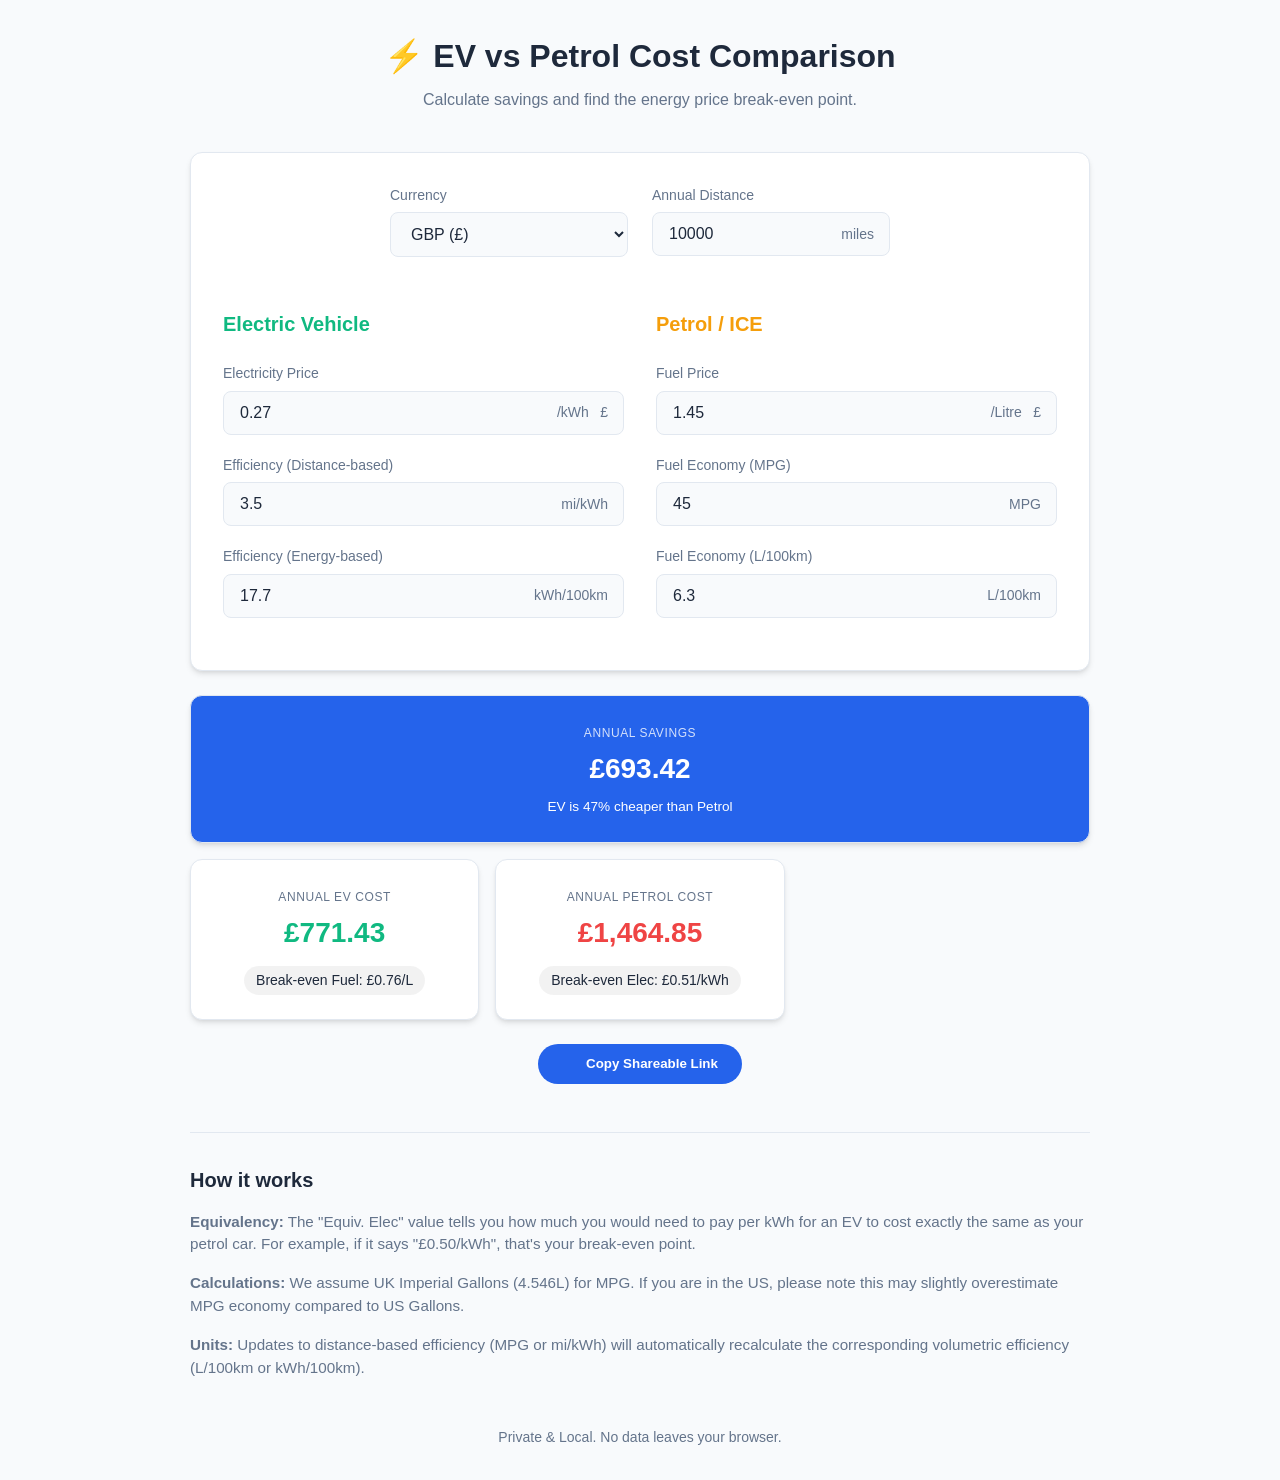
==== tools/ev-petrol-price-converter.html @ 54c34bc2 "feat: add EV petrol price converter" ====
<!DOCTYPE html>
<html lang="en">
<head>
    <meta charset="UTF-8">
    <meta name="viewport" content="width=device-width, initial-scale=1.0">
    <title>EV vs Petrol Cost Comparison Tool</title>
    <meta name="description" content="Global EV vs Petrol cost comparison tool. Calculate annual savings, unit conversions, and price equivalency points.">
    <!-- Favicon -->
    <link rel="icon" href="data:image/svg+xml,<svg xmlns=%22http://www.w3.org/2000/svg%22 viewBox=%220 0 100 100%22><text y=%22.9em%22 font-size=%2290%22>⚡</text></svg>">
    <style>
        :root {
            --bg-color: #f8fafc;
            --card-bg: #ffffff;
            --text-main: #1e293b;
            --text-muted: #64748b;
            --primary: #2563eb;
            --primary-hover: #1d4ed8;
            --ev-color: #10b981;
            --petrol-color: #f59e0b;
            --danger: #ef4444;
            --success: #10b981;
            --border: #e2e8f0;
            --radius: 12px;
            --shadow: 0 4px 6px -1px rgb(0 0 0 / 0.1), 0 2px 4px -2px rgb(0 0 0 / 0.1);
        }

        @media (prefers-color-scheme: dark) {
            :root {
                --bg-color: #0f172a;
                --card-bg: #1e293b;
                --text-main: #f1f5f9;
                --text-muted: #94a3b8;
                --border: #334155;
            }
        }

        * { box-sizing: border-box; margin: 0; padding: 0; }

        body {
            font-family: -apple-system, BlinkMacSystemFont, "Segoe UI", Roboto, Helvetica, Arial, sans-serif;
            background-color: var(--bg-color);
            color: var(--text-main);
            line-height: 1.5;
            padding: 2rem 1rem;
        }

        .container {
            max-width: 900px;
            margin: 0 auto;
        }

        header {
            text-align: center;
            margin-bottom: 2.5rem;
        }

        h1 { font-size: 2rem; margin-bottom: 0.5rem; }
        .description { color: var(--text-muted); font-size: 1rem; }

        .card {
            background: var(--card-bg);
            border: 1px solid var(--border);
            border-radius: var(--radius);
            padding: 2rem;
            box-shadow: var(--shadow);
            margin-bottom: 1.5rem;
        }

        .top-settings {
            display: grid;
            grid-template-columns: 1fr 1fr;
            gap: 1.5rem;
            max-width: 500px;
            margin: 0 auto 2rem;
        }

        @media (max-width: 480px) {
            .top-settings { grid-template-columns: 1fr; }
        }

        .grid {
            display: grid;
            grid-template-columns: 1fr 1fr;
            gap: 2rem;
        }

        @media (max-width: 768px) {
            .grid { grid-template-columns: 1fr; }
        }

        .section-title {
            display: flex;
            align-items: center;
            gap: 0.5rem;
            font-size: 1.25rem;
            margin-bottom: 1.5rem;
            font-weight: 700;
        }

        .ev-title { color: var(--ev-color); }
        .petrol-title { color: var(--petrol-color); }

        .form-group {
            margin-bottom: 1.25rem;
        }

        label {
            display: block;
            font-size: 0.875rem;
            font-weight: 500;
            margin-bottom: 0.4rem;
            color: var(--text-muted);
        }

        .input-wrapper {
            position: relative;
            display: flex;
            align-items: center;
        }

        input, select {
            width: 100%;
            padding: 0.75rem 1rem;
            border: 1px solid var(--border);
            border-radius: 8px;
            background: var(--bg-color);
            color: var(--text-main);
            font-size: 1rem;
            transition: border-color 0.2s, box-shadow 0.2s;
        }

        input:focus {
            outline: none;
            border-color: var(--primary);
            box-shadow: 0 0 0 3px rgba(37, 99, 235, 0.2);
        }

        .unit-label {
            position: absolute;
            right: 1rem;
            font-size: 0.875rem;
            color: var(--text-muted);
            pointer-events: none;
        }

        .results-container {
            display: grid;
            grid-template-columns: repeat(auto-fit, minmax(250px, 1fr));
            gap: 1rem;
            margin-bottom: 1.5rem;
        }

        .res-card {
            background: var(--card-bg);
            border: 1px solid var(--border);
            border-radius: var(--radius);
            padding: 1.5rem;
            text-align: center;
            box-shadow: var(--shadow);
        }

        .res-highlight {
            background: var(--primary);
            color: white;
            grid-column: 1 / -1;
        }

        .res-val {
            display: block;
            font-size: 1.75rem;
            font-weight: 800;
            margin: 0.25rem 0;
        }

        .res-lbl {
            font-size: 0.75rem;
            text-transform: uppercase;
            letter-spacing: 0.05em;
            color: var(--text-muted);
        }

        .res-highlight .res-lbl { color: rgba(255,255,255,0.8); }

        .text-success { color: var(--success) !important; }
        .text-danger { color: var(--danger) !important; }

        .equiv-badge {
            display: inline-block;
            margin-top: 0.5rem;
            font-size: 0.875rem;
            padding: 0.25rem 0.75rem;
            border-radius: 999px;
            background: rgba(0,0,0,0.05);
            color: var(--text-main);
        }
        
        @media (prefers-color-scheme: dark) {
            .equiv-badge { background: rgba(255,255,255,0.05); }
        }

        .actions {
            display: flex;
            justify-content: center;
            margin-top: 1.5rem;
        }

        button {
            display: flex;
            align-items: center;
            gap: 0.5rem;
            padding: 0.75rem 1.5rem;
            border-radius: 9999px;
            border: none;
            background: var(--primary);
            color: white;
            font-weight: 600;
            cursor: pointer;
            transition: background 0.2s;
        }

        button:hover { background: var(--primary-hover); }

        .help-section {
            margin-top: 3rem;
            padding-top: 2rem;
            border-top: 1px solid var(--border);
        }

        .help-section h2 { font-size: 1.25rem; margin-bottom: 1rem; }
        .help-section p { color: var(--text-muted); margin-bottom: 1rem; font-size: 0.95rem; }

        .footer {
            text-align: center;
            margin-top: 3rem;
            font-size: 0.875rem;
            color: var(--text-muted);
        }
    </style>
</head>
<body>

<div class="container">
    <header>
        <h1>⚡ EV vs Petrol Cost Comparison</h1>
        <p class="description">Calculate savings and find the energy price break-even point.</p>
    </header>

    <div class="card">
        <div class="top-settings">
            <div class="form-group">
                <label for="currency">Currency</label>
                <select id="currency">
                    <option value="£">GBP (£)</option>
                    <option value="$">USD ($)</option>
                    <option value="€">EUR (€)</option>
                    <option value="A$">AUD (A$)</option>
                    <option value="C$">CAD (C$)</option>
                    <option value="¥">JPY (¥)</option>
                    <option value="₹">INR (₹)</option>
                </select>
            </div>
            <div class="form-group">
                <label for="distance">Annual Distance</label>
                <div class="input-wrapper">
                    <input type="number" id="distance" value="10000" min="1" step="500">
                    <span class="unit-label">miles</span>
                </div>
            </div>
        </div>

        <div class="grid">
            <!-- EV Section -->
            <section>
                <div class="section-title ev-title">
                    <span>Electric Vehicle</span>
                </div>
                <div class="form-group">
                    <label for="elecPrice">Electricity Price</label>
                    <div class="input-wrapper">
                        <input type="number" id="elecPrice" value="0.27" step="0.01" min="0">
                        <span class="unit-label cur-sym">£</span><span class="unit-label" style="right: 2.2rem;">/kWh</span>
                    </div>
                </div>
                <div class="form-group">
                    <label for="evEfficiencyMi">Efficiency (Distance-based)</label>
                    <div class="input-wrapper">
                        <input type="number" id="evEfficiencyMi" value="3.5" step="0.1" min="0.1">
                        <span class="unit-label">mi/kWh</span>
                    </div>
                </div>
                <div class="form-group">
                    <label for="evEfficiencyKwh">Efficiency (Energy-based)</label>
                    <div class="input-wrapper">
                        <input type="number" id="evEfficiencyKwh" value="17.7" step="0.1" min="1">
                        <span class="unit-label">kWh/100km</span>
                    </div>
                </div>
            </section>

            <!-- Petrol Section -->
            <section>
                <div class="section-title petrol-title">
                    <span>Petrol / ICE</span>
                </div>
                <div class="form-group">
                    <label for="fuelPrice">Fuel Price</label>
                    <div class="input-wrapper">
                        <input type="number" id="fuelPrice" value="1.45" step="0.01" min="0">
                        <span class="unit-label cur-sym">£</span><span class="unit-label" style="right: 2.2rem;">/Litre</span>
                    </div>
                </div>
                <div class="form-group">
                    <label for="fuelMpg">Fuel Economy (MPG)</label>
                    <div class="input-wrapper">
                        <input type="number" id="fuelMpg" value="45" step="0.5" min="1">
                        <span class="unit-label">MPG</span>
                    </div>
                </div>
                <div class="form-group">
                    <label for="fuelL100">Fuel Economy (L/100km)</label>
                    <div class="input-wrapper">
                        <input type="number" id="fuelL100" value="6.3" step="0.1" min="0.1">
                        <span class="unit-label">L/100km</span>
                    </div>
                </div>
            </section>
        </div>
    </div>

    <div class="results-container">
        <div class="res-card res-highlight">
            <span class="res-lbl">Annual Savings</span>
            <span class="res-val" id="resSaving">£0.00</span>
            <span id="savingsSubtext" style="font-size: 0.85rem; font-weight: 500;">EV is 48% cheaper than Petrol</span>
        </div>
        <div class="res-card">
            <span class="res-lbl">Annual EV Cost</span>
            <span class="res-val" id="resEvYear">£0.00</span>
            <div class="equiv-badge" id="equivFuel">Equiv. Petrol: £0.00/L</div>
        </div>
        <div class="res-card">
            <span class="res-lbl">Annual Petrol Cost</span>
            <span class="res-val" id="resIceYear">£0.00</span>
            <div class="equiv-badge" id="equivElec">Equiv. Elec: £0.00/kWh</div>
        </div>
    </div>

    <div class="actions">
        <button id="copyBtn">
            <svg width="16" height="16" fill="none" stroke="currentColor" viewBox="0 0 24 24"><path stroke-linecap="round" stroke-linejoin="round" stroke-width="2" d="8 5H6a2 2 0 00-2 2v12a2 2 0 002 2h10a2 2 0 002-2v-1M8 5a2 2 0 002 2h2a2 2 0 002-2M8 5a2 2 0 012-2h2a2 2 0 012 2m0 0h2a2 2 0 012 2v3m2 4H10m0 0l3-3m-3 3l3 3"></path></svg>
            Copy Shareable Link
        </button>
    </div>

    <div class="help-section">
        <h2>How it works</h2>
        <p><strong>Equivalency:</strong> The "Equiv. Elec" value tells you how much you would need to pay per kWh for an EV to cost exactly the same as your petrol car. For example, if it says "£0.50/kWh", that's your break-even point.</p>
        <p><strong>Calculations:</strong> We assume UK Imperial Gallons (4.546L) for MPG. If you are in the US, please note this may slightly overestimate MPG economy compared to US Gallons.</p>
        <p><strong>Units:</strong> Updates to distance-based efficiency (MPG or mi/kWh) will automatically recalculate the corresponding volumetric efficiency (L/100km or kWh/100km).</p>
    </div>

    <div class="footer">
        Private & Local. No data leaves your browser.
    </div>
</div>

<script>
(function() {
    const MI_TO_KM = 1.60934;
    const IMP_GAL_TO_L = 4.54609;
    
    const inputs = {
        currency: document.getElementById('currency'),
        distance: document.getElementById('distance'),
        elecPrice: document.getElementById('elecPrice'),
        evEffMi: document.getElementById('evEfficiencyMi'),
        evEffKwh: document.getElementById('evEfficiencyKwh'),
        fuelPrice: document.getElementById('fuelPrice'),
        fuelMpg: document.getElementById('fuelMpg'),
        fuelL100: document.getElementById('fuelL100')
    };

    const outputs = {
        evYear: document.getElementById('resEvYear'),
        iceYear: document.getElementById('resIceYear'),
        saving: document.getElementById('resSaving'),
        savingsSubtext: document.getElementById('savingsSubtext'),
        equivFuel: document.getElementById('equivFuel'),
        equivElec: document.getElementById('equivElec')
    };

    function updateLogic(triggerId) {
        if (triggerId === 'currency') {
            document.querySelectorAll('.cur-sym').forEach(el => el.textContent = inputs.currency.value);
        } else if (triggerId === 'fuelMpg') {
            const mpg = parseFloat(inputs.fuelMpg.value);
            if (mpg > 0) inputs.fuelL100.value = (282.481 / mpg).toFixed(1);
        } else if (triggerId === 'fuelL100') {
            const l100 = parseFloat(inputs.fuelL100.value);
            if (l100 > 0) inputs.fuelMpg.value = (282.481 / l100).toFixed(1);
        } else if (triggerId === 'evEfficiencyMi') {
            const miKwh = parseFloat(inputs.evEffMi.value);
            if (miKwh > 0) inputs.evEffKwh.value = (100 / (miKwh * MI_TO_KM)).toFixed(1);
        } else if (triggerId === 'evEfficiencyKwh') {
            const kwh100 = parseFloat(inputs.evEfficiencyKwh.value);
            if (kwh100 > 0) inputs.evEffMi.value = (100 / (kwh100 * MI_TO_KM)).toFixed(2);
        }

        calculate();
    }

    function calculate() {
        const dist = parseFloat(inputs.distance.value) || 0;
        const cur = inputs.currency.value;
        
        // EV Math
        const evMiKwh = parseFloat(inputs.evEffMi.value) || 1;
        const ePrice = parseFloat(inputs.elecPrice.value) || 0;
        const annualEv = (dist / evMiKwh) * ePrice;

        // Petrol Math
        const mpg = parseFloat(inputs.fuelMpg.value) || 1;
        const fPrice = parseFloat(inputs.fuelPrice.value) || 0;
        const annualIce = (dist / mpg) * IMP_GAL_TO_L * fPrice;

        const diff = annualIce - annualEv;
        const cheaperBy = Math.abs(diff);

        // Format
        const fmt = (val) => cur + val.toLocaleString(undefined, {minimumFractionDigits: 2, maximumFractionDigits: 2});

        outputs.evYear.textContent = fmt(annualEv);
        outputs.iceYear.textContent = fmt(annualIce);
        outputs.saving.textContent = (diff >= 0 ? "" : "-") + fmt(cheaperBy);

        // Styling results
        if (diff > 0) {
            outputs.evYear.className = "res-val text-success";
            outputs.iceYear.className = "res-val text-danger";
            const percent = ((cheaperBy / annualIce) * 100).toFixed(0);
            outputs.savingsSubtext.textContent = `EV is ${percent}% cheaper than Petrol`;
        } else if (diff < 0) {
            outputs.evYear.className = "res-val text-danger";
            outputs.iceYear.className = "res-val text-success";
            const percent = ((cheaperBy / annualEv) * 100).toFixed(0);
            outputs.savingsSubtext.textContent = `Petrol is ${percent}% cheaper than EV`;
        } else {
            outputs.evYear.className = "res-val";
            outputs.iceYear.className = "res-val";
            outputs.savingsSubtext.textContent = "Costs are identical";
        }

        // Equivalency Logic
        // 1. What fuel price makes Petrol cost the same as current EV?
        // (Dist / MPG) * Gal_to_L * FuelEquiv = AnnualEV
        const fuelEquiv = annualEv / ((dist / mpg) * IMP_GAL_TO_L);
        outputs.equivFuel.textContent = `Break-even Fuel: ${cur}${fuelEquiv.toFixed(2)}/L`;

        // 2. What elec price makes EV cost the same as current Petrol?
        // (Dist / EVmiKwh) * ElecEquiv = AnnualIce
        const elecEquiv = annualIce / (dist / evMiKwh);
        outputs.equivElec.textContent = `Break-even Elec: ${cur}${elecEquiv.toFixed(2)}/kWh`;
    }

    Object.keys(inputs).forEach(key => {
        inputs[key].addEventListener('input', (e) => updateLogic(e.target.id));
    });

    document.getElementById('copyBtn').addEventListener('click', () => {
        const state = {};
        Object.keys(inputs).forEach(k => state[k] = inputs[k].value);
        const encoded = btoa(JSON.stringify(state));
        const url = window.location.origin + window.location.pathname + '?s=' + encoded;
        
        const dummy = document.createElement('input');
        document.body.appendChild(dummy);
        dummy.value = url;
        dummy.select();
        document.execCommand('copy');
        document.body.removeChild(dummy);

        const btn = document.getElementById('copyBtn');
        const originalText = btn.innerHTML;
        btn.innerHTML = '✅ Link Copied!';
        setTimeout(() => btn.innerHTML = originalText, 2000);
    });

    window.onload = () => {
        const params = new URLSearchParams(window.location.search);
        const stateStr = params.get('s');
        if (stateStr) {
            try {
                const state = JSON.parse(atob(stateStr));
                Object.keys(state).forEach(k => {
                    if (inputs[k]) inputs[k].value = state[k];
                });
            } catch(e) { console.error(e); }
        }
        updateLogic('currency');
        calculate();
    };

})();
</script>
</body>
</html>
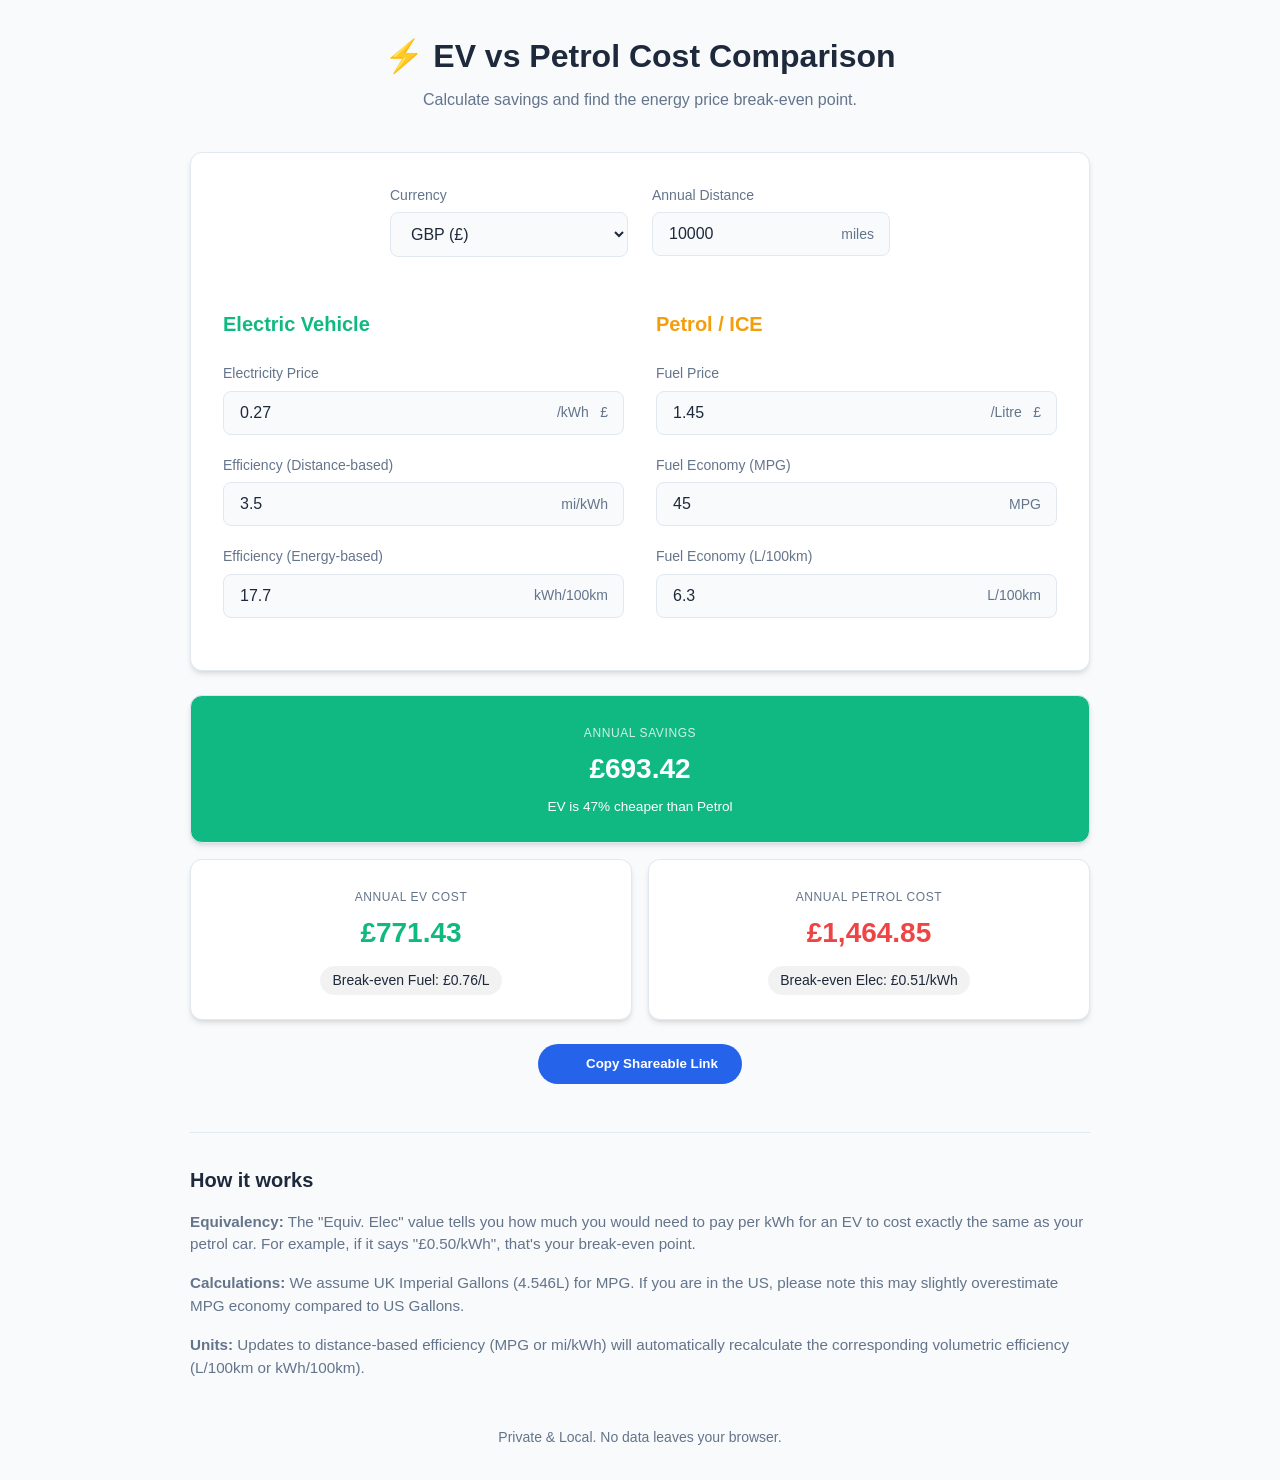
==== commit a262dd8f: "feat: update input component styles and add new features" ====
--- a/tools/ev-petrol-price-converter.html
+++ b/tools/ev-petrol-price-converter.html
@@ -145,9 +145,15 @@
 
         .results-container {
             display: grid;
-            grid-template-columns: repeat(auto-fit, minmax(250px, 1fr));
+            grid-template-columns: 1fr 1fr; /* Force 50/50 split */
             gap: 1rem;
             margin-bottom: 1.5rem;
+        }
+
+        @media (max-width: 600px) {
+            .results-container {
+                grid-template-columns: 1fr; /* Stack on mobile */
+            }
         }
 
         .res-card {
@@ -162,7 +168,8 @@
         .res-highlight {
             background: var(--primary);
             color: white;
-            grid-column: 1 / -1;
+            grid-column: 1 / -1; /* Always span across both columns */
+            transition: background-color 0.3s ease;
         }
 
         .res-val {
@@ -328,10 +335,10 @@
     </div>
 
     <div class="results-container">
-        <div class="res-card res-highlight">
+        <div class="res-card res-highlight" id="savingsCard">
             <span class="res-lbl">Annual Savings</span>
             <span class="res-val" id="resSaving">£0.00</span>
-            <span id="savingsSubtext" style="font-size: 0.85rem; font-weight: 500;">EV is 48% cheaper than Petrol</span>
+            <span id="savingsSubtext" style="font-size: 0.85rem; font-weight: 500;">EV is cheaper than Petrol</span>
         </div>
         <div class="res-card">
             <span class="res-lbl">Annual EV Cost</span>
@@ -385,6 +392,7 @@
         iceYear: document.getElementById('resIceYear'),
         saving: document.getElementById('resSaving'),
         savingsSubtext: document.getElementById('savingsSubtext'),
+        savingsCard: document.getElementById('savingsCard'),
         equivFuel: document.getElementById('equivFuel'),
         equivElec: document.getElementById('equivElec')
     };
@@ -402,7 +410,7 @@
             const miKwh = parseFloat(inputs.evEffMi.value);
             if (miKwh > 0) inputs.evEffKwh.value = (100 / (miKwh * MI_TO_KM)).toFixed(1);
         } else if (triggerId === 'evEfficiencyKwh') {
-            const kwh100 = parseFloat(inputs.evEfficiencyKwh.value);
+            const kwh100 = parseFloat(inputs.evEffKwh.value);
             if (kwh100 > 0) inputs.evEffMi.value = (100 / (kwh100 * MI_TO_KM)).toFixed(2);
         }
 
@@ -435,29 +443,31 @@
 
         // Styling results
         if (diff > 0) {
+            // EV is cheaper (Green)
             outputs.evYear.className = "res-val text-success";
             outputs.iceYear.className = "res-val text-danger";
+            outputs.savingsCard.style.backgroundColor = 'var(--ev-color)';
             const percent = ((cheaperBy / annualIce) * 100).toFixed(0);
             outputs.savingsSubtext.textContent = `EV is ${percent}% cheaper than Petrol`;
         } else if (diff < 0) {
+            // Petrol is cheaper (Orange)
             outputs.evYear.className = "res-val text-danger";
             outputs.iceYear.className = "res-val text-success";
+            outputs.savingsCard.style.backgroundColor = 'var(--petrol-color)';
             const percent = ((cheaperBy / annualEv) * 100).toFixed(0);
             outputs.savingsSubtext.textContent = `Petrol is ${percent}% cheaper than EV`;
         } else {
+            // Equal (Blue)
             outputs.evYear.className = "res-val";
             outputs.iceYear.className = "res-val";
+            outputs.savingsCard.style.backgroundColor = 'var(--primary)';
             outputs.savingsSubtext.textContent = "Costs are identical";
         }
 
         // Equivalency Logic
-        // 1. What fuel price makes Petrol cost the same as current EV?
-        // (Dist / MPG) * Gal_to_L * FuelEquiv = AnnualEV
         const fuelEquiv = annualEv / ((dist / mpg) * IMP_GAL_TO_L);
         outputs.equivFuel.textContent = `Break-even Fuel: ${cur}${fuelEquiv.toFixed(2)}/L`;
 
-        // 2. What elec price makes EV cost the same as current Petrol?
-        // (Dist / EVmiKwh) * ElecEquiv = AnnualIce
         const elecEquiv = annualIce / (dist / evMiKwh);
         outputs.equivElec.textContent = `Break-even Elec: ${cur}${elecEquiv.toFixed(2)}/kWh`;
     }
@@ -467,10 +477,11 @@
     });
 
     document.getElementById('copyBtn').addEventListener('click', () => {
-        const state = {};
-        Object.keys(inputs).forEach(k => state[k] = inputs[k].value);
-        const encoded = btoa(JSON.stringify(state));
-        const url = window.location.origin + window.location.pathname + '?s=' + encoded;
+        // Construct human-readable query parameters
+        const params = new URLSearchParams();
+        Object.keys(inputs).forEach(k => params.append(k, inputs[k].value));
+        
+        const url = window.location.origin + window.location.pathname + '?' + params.toString();
         
         const dummy = document.createElement('input');
         document.body.appendChild(dummy);
@@ -487,6 +498,16 @@
 
     window.onload = () => {
         const params = new URLSearchParams(window.location.search);
+        
+        // Restore from individual readable parameters
+        Object.keys(inputs).forEach(k => {
+            const val = params.get(k);
+            if (val !== null && inputs[k]) {
+                inputs[k].value = val;
+            }
+        });
+        
+        // Backwards compatibility check for the old 's' parameter
         const stateStr = params.get('s');
         if (stateStr) {
             try {
@@ -496,6 +517,7 @@
                 });
             } catch(e) { console.error(e); }
         }
+
         updateLogic('currency');
         calculate();
     };
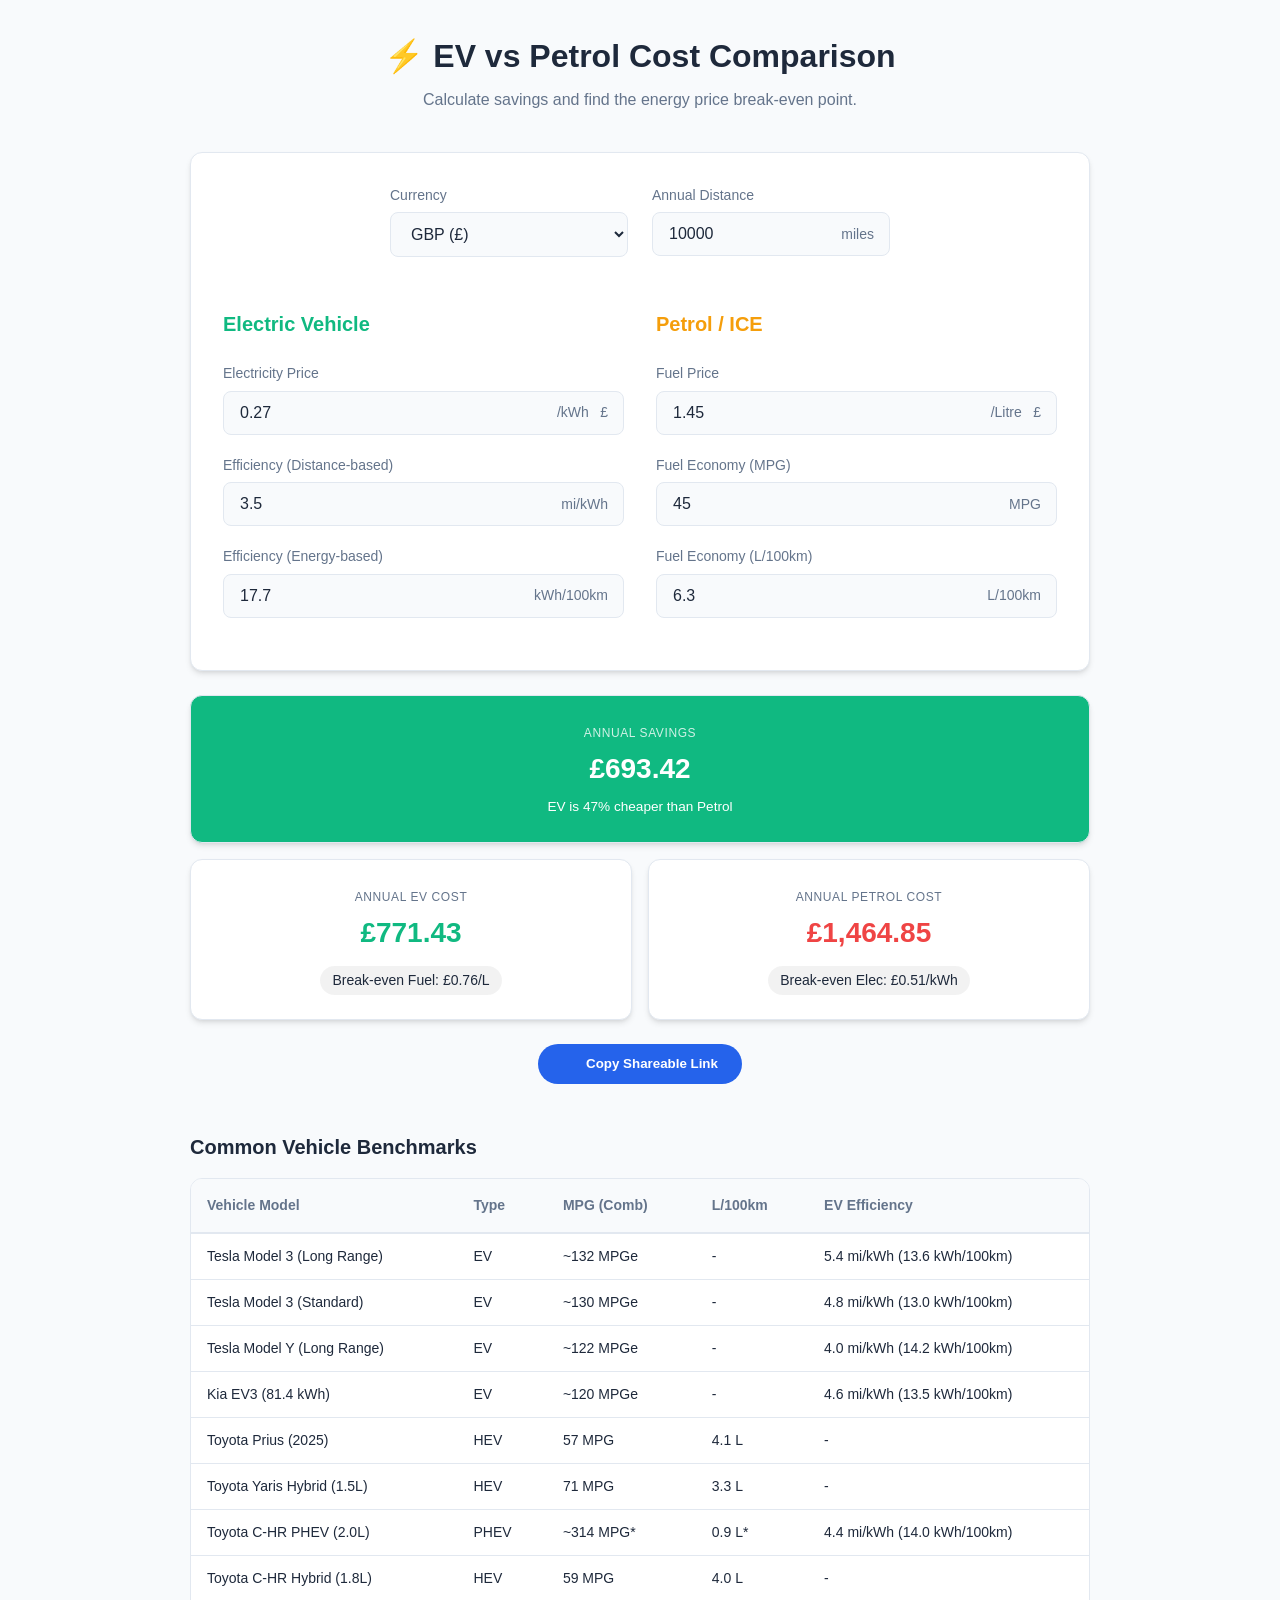
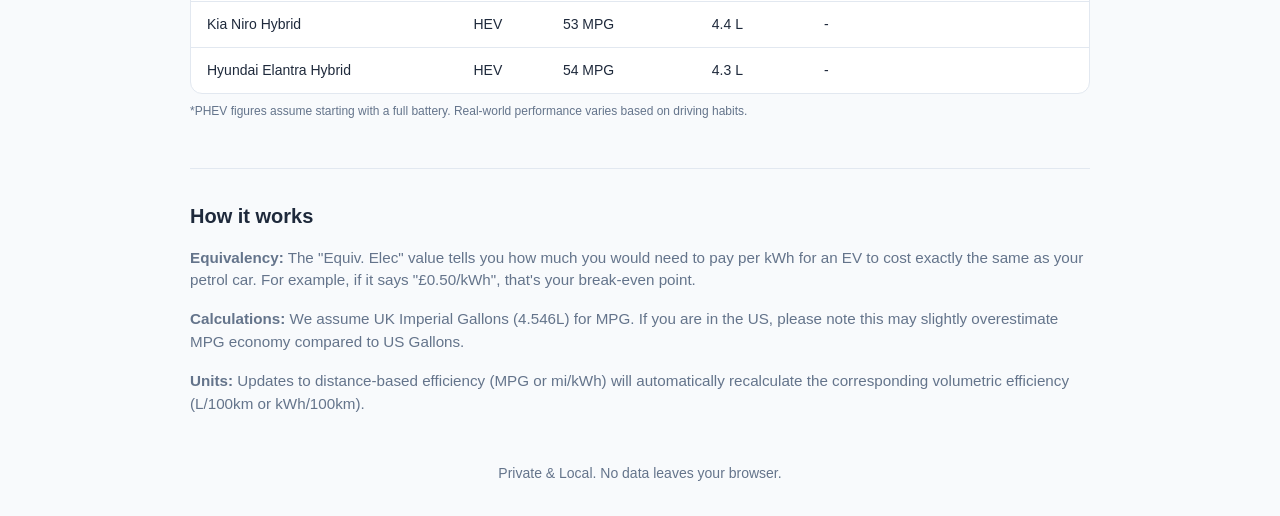
==== commit acb8f0c2: "feat: adding example" ====
--- a/tools/ev-petrol-price-converter.html
+++ b/tools/ev-petrol-price-converter.html
@@ -205,6 +205,47 @@
             .equiv-badge { background: rgba(255,255,255,0.05); }
         }
 
+        /* Benchmark Table Styles */
+        .benchmark-section {
+            margin-top: 3rem;
+        }
+        
+        .table-overflow {
+            overflow-x: auto;
+            border: 1px solid var(--border);
+            border-radius: var(--radius);
+            background: var(--card-bg);
+        }
+        
+        table {
+            width: 100%;
+            border-collapse: collapse;
+            font-size: 0.875rem;
+            text-align: left;
+        }
+        
+        th {
+            background: var(--bg-color);
+            padding: 1rem;
+            font-weight: 700;
+            color: var(--text-muted);
+            border-bottom: 2px solid var(--border);
+            white-space: nowrap;
+        }
+        
+        td {
+            padding: 0.75rem 1rem;
+            border-bottom: 1px solid var(--border);
+        }
+        
+        tr:last-child td {
+            border-bottom: none;
+        }
+        
+        tr:hover {
+            background: rgba(37, 99, 235, 0.03);
+        }
+
         .actions {
             display: flex;
             justify-content: center;
@@ -357,6 +398,97 @@
             <svg width="16" height="16" fill="none" stroke="currentColor" viewBox="0 0 24 24"><path stroke-linecap="round" stroke-linejoin="round" stroke-width="2" d="8 5H6a2 2 0 00-2 2v12a2 2 0 002 2h10a2 2 0 002-2v-1M8 5a2 2 0 002 2h2a2 2 0 002-2M8 5a2 2 0 012-2h2a2 2 0 012 2m0 0h2a2 2 0 012 2v3m2 4H10m0 0l3-3m-3 3l3 3"></path></svg>
             Copy Shareable Link
         </button>
+    </div>
+
+    <!-- Vehicle Benchmarks Table -->
+    <div class="benchmark-section">
+        <h2 style="font-size: 1.25rem; margin-bottom: 1rem;">Common Vehicle Benchmarks</h2>
+        <div class="table-overflow">
+            <table>
+                <thead>
+                    <tr>
+                        <th>Vehicle Model</th>
+                        <th>Type</th>
+                        <th>MPG (Comb)</th>
+                        <th>L/100km</th>
+                        <th>EV Efficiency</th>
+                    </tr>
+                </thead>
+                <tbody>
+                    <tr>
+                        <td>Tesla Model 3 (Long Range)</td>
+                        <td>EV</td>
+                        <td>~132 MPGe</td>
+                        <td>-</td>
+                        <td>5.4 mi/kWh (13.6 kWh/100km)</td>
+                    </tr>
+                    <tr>
+                        <td>Tesla Model 3 (Standard)</td>
+                        <td>EV</td>
+                        <td>~130 MPGe</td>
+                        <td>-</td>
+                        <td>4.8 mi/kWh (13.0 kWh/100km)</td>
+                    </tr>
+                    <tr>
+                        <td>Tesla Model Y (Long Range)</td>
+                        <td>EV</td>
+                        <td>~122 MPGe</td>
+                        <td>-</td>
+                        <td>4.0 mi/kWh (14.2 kWh/100km)</td>
+                    </tr>
+                    <tr>
+                        <td>Kia EV3 (81.4 kWh)</td>
+                        <td>EV</td>
+                        <td>~120 MPGe</td>
+                        <td>-</td>
+                        <td>4.6 mi/kWh (13.5 kWh/100km)</td>
+                    </tr>
+                    <tr>
+                        <td>Toyota Prius (2025)</td>
+                        <td>HEV</td>
+                        <td>57 MPG</td>
+                        <td>4.1 L</td>
+                        <td>-</td>
+                    </tr>
+                    <tr>
+                        <td>Toyota Yaris Hybrid (1.5L)</td>
+                        <td>HEV</td>
+                        <td>71 MPG</td>
+                        <td>3.3 L</td>
+                        <td>-</td>
+                    </tr>
+                    <tr>
+                        <td>Toyota C-HR PHEV (2.0L)</td>
+                        <td>PHEV</td>
+                        <td>~314 MPG*</td>
+                        <td>0.9 L*</td>
+                        <td>4.4 mi/kWh (14.0 kWh/100km)</td>
+                    </tr>
+                    <tr>
+                        <td>Toyota C-HR Hybrid (1.8L)</td>
+                        <td>HEV</td>
+                        <td>59 MPG</td>
+                        <td>4.0 L</td>
+                        <td>-</td>
+                    </tr>
+                    <tr>
+                        <td>Kia Niro Hybrid</td>
+                        <td>HEV</td>
+                        <td>53 MPG</td>
+                        <td>4.4 L</td>
+                        <td>-</td>
+                    </tr>
+                    <tr>
+                        <td>Hyundai Elantra Hybrid</td>
+                        <td>HEV</td>
+                        <td>54 MPG</td>
+                        <td>4.3 L</td>
+                        <td>-</td>
+                    </tr>
+                </tbody>
+            </table>
+        </div>
+        <p style="font-size: 0.75rem; color: var(--text-muted); margin-top: 0.5rem;">*PHEV figures assume starting with a full battery. Real-world performance varies based on driving habits.</p>
     </div>
 
     <div class="help-section">
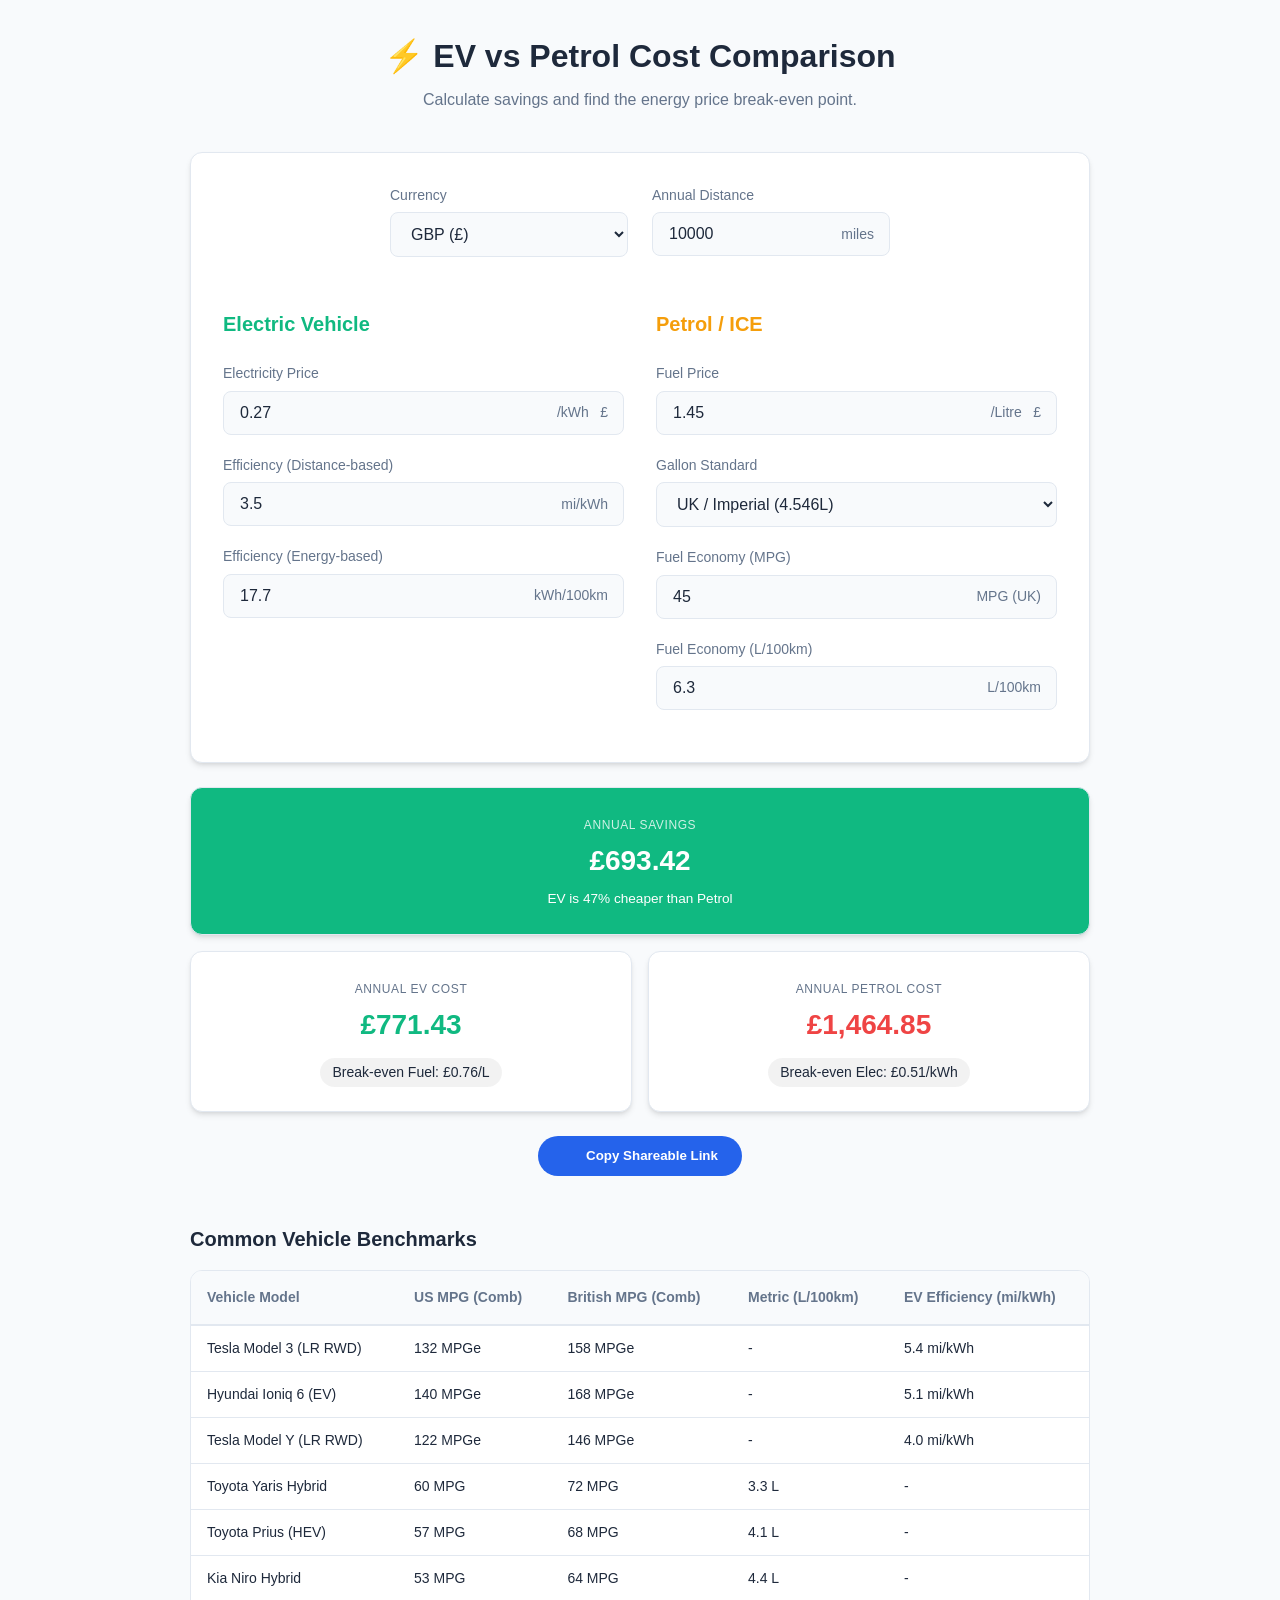
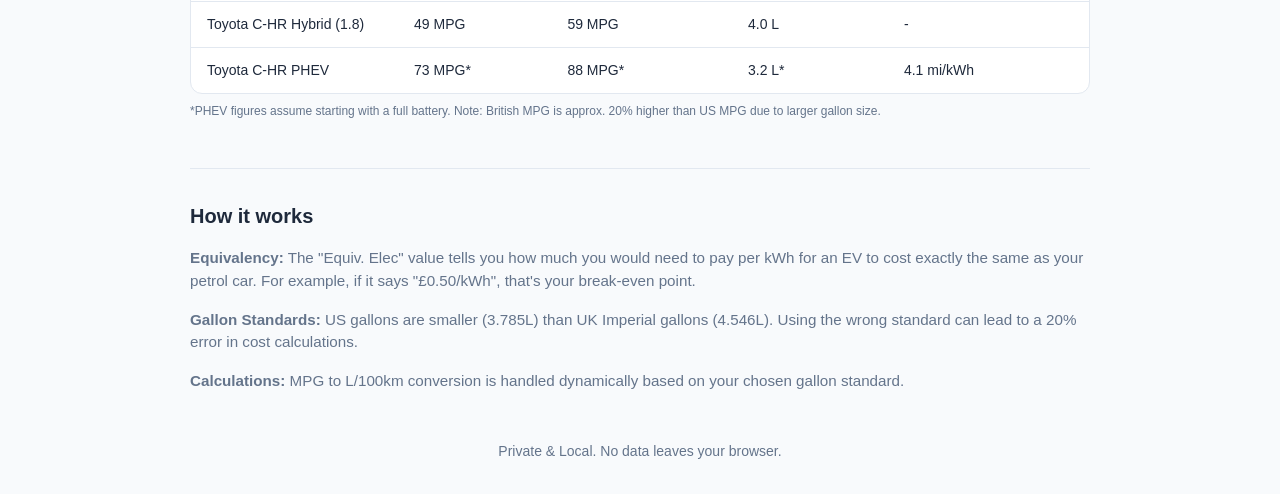
==== commit 27098d02: "feat: add US UK gallon" ====
--- a/tools/ev-petrol-price-converter.html
+++ b/tools/ev-petrol-price-converter.html
@@ -358,10 +358,17 @@
                     </div>
                 </div>
                 <div class="form-group">
+                    <label for="gallonType">Gallon Standard</label>
+                    <select id="gallonType">
+                        <option value="UK">UK / Imperial (4.546L)</option>
+                        <option value="US">US / Liquid (3.785L)</option>
+                    </select>
+                </div>
+                <div class="form-group">
                     <label for="fuelMpg">Fuel Economy (MPG)</label>
                     <div class="input-wrapper">
                         <input type="number" id="fuelMpg" value="45" step="0.5" min="1">
-                        <span class="unit-label">MPG</span>
+                        <span class="unit-label" id="mpgUnitLabel">MPG (UK)</span>
                     </div>
                 </div>
                 <div class="form-group">
@@ -408,94 +415,80 @@
                 <thead>
                     <tr>
                         <th>Vehicle Model</th>
-                        <th>Type</th>
-                        <th>MPG (Comb)</th>
-                        <th>L/100km</th>
-                        <th>EV Efficiency</th>
+                        <th>US MPG (Comb)</th>
+                        <th>British MPG (Comb)</th>
+                        <th>Metric (L/100km)</th>
+                        <th>EV Efficiency (mi/kWh)</th>
                     </tr>
                 </thead>
                 <tbody>
                     <tr>
-                        <td>Tesla Model 3 (Long Range)</td>
-                        <td>EV</td>
-                        <td>~132 MPGe</td>
+                        <td>Tesla Model 3 (LR RWD)</td>
+                        <td>132 MPGe</td>
+                        <td>158 MPGe</td>
                         <td>-</td>
-                        <td>5.4 mi/kWh (13.6 kWh/100km)</td>
-                    </tr>
-                    <tr>
-                        <td>Tesla Model 3 (Standard)</td>
-                        <td>EV</td>
-                        <td>~130 MPGe</td>
+                        <td>5.4 mi/kWh</td>
+                    </tr>
+                    <tr>
+                        <td>Hyundai Ioniq 6 (EV)</td>
+                        <td>140 MPGe</td>
+                        <td>168 MPGe</td>
                         <td>-</td>
-                        <td>4.8 mi/kWh (13.0 kWh/100km)</td>
-                    </tr>
-                    <tr>
-                        <td>Tesla Model Y (Long Range)</td>
-                        <td>EV</td>
-                        <td>~122 MPGe</td>
+                        <td>5.1 mi/kWh</td>
+                    </tr>
+                    <tr>
+                        <td>Tesla Model Y (LR RWD)</td>
+                        <td>122 MPGe</td>
+                        <td>146 MPGe</td>
                         <td>-</td>
-                        <td>4.0 mi/kWh (14.2 kWh/100km)</td>
-                    </tr>
-                    <tr>
-                        <td>Kia EV3 (81.4 kWh)</td>
-                        <td>EV</td>
-                        <td>~120 MPGe</td>
+                        <td>4.0 mi/kWh</td>
+                    </tr>
+                    <tr>
+                        <td>Toyota Yaris Hybrid</td>
+                        <td>60 MPG</td>
+                        <td>72 MPG</td>
+                        <td>3.3 L</td>
                         <td>-</td>
-                        <td>4.6 mi/kWh (13.5 kWh/100km)</td>
-                    </tr>
-                    <tr>
-                        <td>Toyota Prius (2025)</td>
-                        <td>HEV</td>
+                    </tr>
+                    <tr>
+                        <td>Toyota Prius (HEV)</td>
                         <td>57 MPG</td>
+                        <td>68 MPG</td>
                         <td>4.1 L</td>
                         <td>-</td>
                     </tr>
                     <tr>
-                        <td>Toyota Yaris Hybrid (1.5L)</td>
-                        <td>HEV</td>
-                        <td>71 MPG</td>
-                        <td>3.3 L</td>
+                        <td>Kia Niro Hybrid</td>
+                        <td>53 MPG</td>
+                        <td>64 MPG</td>
+                        <td>4.4 L</td>
                         <td>-</td>
                     </tr>
                     <tr>
-                        <td>Toyota C-HR PHEV (2.0L)</td>
-                        <td>PHEV</td>
-                        <td>~314 MPG*</td>
-                        <td>0.9 L*</td>
-                        <td>4.4 mi/kWh (14.0 kWh/100km)</td>
-                    </tr>
-                    <tr>
-                        <td>Toyota C-HR Hybrid (1.8L)</td>
-                        <td>HEV</td>
+                        <td>Toyota C-HR Hybrid (1.8)</td>
+                        <td>49 MPG</td>
                         <td>59 MPG</td>
                         <td>4.0 L</td>
                         <td>-</td>
                     </tr>
                     <tr>
-                        <td>Kia Niro Hybrid</td>
-                        <td>HEV</td>
-                        <td>53 MPG</td>
-                        <td>4.4 L</td>
-                        <td>-</td>
-                    </tr>
-                    <tr>
-                        <td>Hyundai Elantra Hybrid</td>
-                        <td>HEV</td>
-                        <td>54 MPG</td>
-                        <td>4.3 L</td>
-                        <td>-</td>
+                        <td>Toyota C-HR PHEV</td>
+                        <td>73 MPG*</td>
+                        <td>88 MPG*</td>
+                        <td>3.2 L*</td>
+                        <td>4.1 mi/kWh</td>
                     </tr>
                 </tbody>
             </table>
         </div>
-        <p style="font-size: 0.75rem; color: var(--text-muted); margin-top: 0.5rem;">*PHEV figures assume starting with a full battery. Real-world performance varies based on driving habits.</p>
+        <p style="font-size: 0.75rem; color: var(--text-muted); margin-top: 0.5rem;">*PHEV figures assume starting with a full battery. Note: British MPG is approx. 20% higher than US MPG due to larger gallon size.</p>
     </div>
 
     <div class="help-section">
         <h2>How it works</h2>
         <p><strong>Equivalency:</strong> The "Equiv. Elec" value tells you how much you would need to pay per kWh for an EV to cost exactly the same as your petrol car. For example, if it says "£0.50/kWh", that's your break-even point.</p>
-        <p><strong>Calculations:</strong> We assume UK Imperial Gallons (4.546L) for MPG. If you are in the US, please note this may slightly overestimate MPG economy compared to US Gallons.</p>
-        <p><strong>Units:</strong> Updates to distance-based efficiency (MPG or mi/kWh) will automatically recalculate the corresponding volumetric efficiency (L/100km or kWh/100km).</p>
+        <p><strong>Gallon Standards:</strong> US gallons are smaller (3.785L) than UK Imperial gallons (4.546L). Using the wrong standard can lead to a 20% error in cost calculations.</p>
+        <p><strong>Calculations:</strong> MPG to L/100km conversion is handled dynamically based on your chosen gallon standard.</p>
     </div>
 
     <div class="footer">
@@ -506,8 +499,13 @@
 <script>
 (function() {
     const MI_TO_KM = 1.60934;
-    const IMP_GAL_TO_L = 4.54609;
+    const UK_GAL_L = 4.54609;
+    const US_GAL_L = 3.78541;
     
+    // Constants for MPG to L/100km: (100 * Gal_L) / Mi_to_Km
+    const UK_CONV_FACTOR = 282.481;
+    const US_CONV_FACTOR = 235.215;
+
     const inputs = {
         currency: document.getElementById('currency'),
         distance: document.getElementById('distance'),
@@ -516,7 +514,8 @@
         evEffKwh: document.getElementById('evEfficiencyKwh'),
         fuelPrice: document.getElementById('fuelPrice'),
         fuelMpg: document.getElementById('fuelMpg'),
-        fuelL100: document.getElementById('fuelL100')
+        fuelL100: document.getElementById('fuelL100'),
+        gallonType: document.getElementById('gallonType')
     };
 
     const outputs = {
@@ -526,18 +525,25 @@
         savingsSubtext: document.getElementById('savingsSubtext'),
         savingsCard: document.getElementById('savingsCard'),
         equivFuel: document.getElementById('equivFuel'),
-        equivElec: document.getElementById('equivElec')
+        equivElec: document.getElementById('equivElec'),
+        mpgUnitLabel: document.getElementById('mpgUnitLabel')
     };
 
     function updateLogic(triggerId) {
+        const gallonType = inputs.gallonType.value;
+        const convFactor = (gallonType === 'UK' ? UK_CONV_FACTOR : US_CONV_FACTOR);
+        
+        // Update Label
+        outputs.mpgUnitLabel.textContent = (gallonType === 'UK' ? 'MPG (UK)' : 'MPG (US)');
+
         if (triggerId === 'currency') {
             document.querySelectorAll('.cur-sym').forEach(el => el.textContent = inputs.currency.value);
-        } else if (triggerId === 'fuelMpg') {
+        } else if (triggerId === 'fuelMpg' || triggerId === 'gallonType') {
             const mpg = parseFloat(inputs.fuelMpg.value);
-            if (mpg > 0) inputs.fuelL100.value = (282.481 / mpg).toFixed(1);
+            if (mpg > 0) inputs.fuelL100.value = (convFactor / mpg).toFixed(1);
         } else if (triggerId === 'fuelL100') {
             const l100 = parseFloat(inputs.fuelL100.value);
-            if (l100 > 0) inputs.fuelMpg.value = (282.481 / l100).toFixed(1);
+            if (l100 > 0) inputs.fuelMpg.value = (convFactor / l100).toFixed(1);
         } else if (triggerId === 'evEfficiencyMi') {
             const miKwh = parseFloat(inputs.evEffMi.value);
             if (miKwh > 0) inputs.evEffKwh.value = (100 / (miKwh * MI_TO_KM)).toFixed(1);
@@ -552,6 +558,8 @@
     function calculate() {
         const dist = parseFloat(inputs.distance.value) || 0;
         const cur = inputs.currency.value;
+        const gallonType = inputs.gallonType.value;
+        const galToL = (gallonType === 'UK' ? UK_GAL_L : US_GAL_L);
         
         // EV Math
         const evMiKwh = parseFloat(inputs.evEffMi.value) || 1;
@@ -561,7 +569,7 @@
         // Petrol Math
         const mpg = parseFloat(inputs.fuelMpg.value) || 1;
         const fPrice = parseFloat(inputs.fuelPrice.value) || 0;
-        const annualIce = (dist / mpg) * IMP_GAL_TO_L * fPrice;
+        const annualIce = (dist / mpg) * galToL * fPrice;
 
         const diff = annualIce - annualEv;
         const cheaperBy = Math.abs(diff);
@@ -575,21 +583,18 @@
 
         // Styling results
         if (diff > 0) {
-            // EV is cheaper (Green)
             outputs.evYear.className = "res-val text-success";
             outputs.iceYear.className = "res-val text-danger";
             outputs.savingsCard.style.backgroundColor = 'var(--ev-color)';
             const percent = ((cheaperBy / annualIce) * 100).toFixed(0);
             outputs.savingsSubtext.textContent = `EV is ${percent}% cheaper than Petrol`;
         } else if (diff < 0) {
-            // Petrol is cheaper (Orange)
             outputs.evYear.className = "res-val text-danger";
             outputs.iceYear.className = "res-val text-success";
             outputs.savingsCard.style.backgroundColor = 'var(--petrol-color)';
             const percent = ((cheaperBy / annualEv) * 100).toFixed(0);
             outputs.savingsSubtext.textContent = `Petrol is ${percent}% cheaper than EV`;
         } else {
-            // Equal (Blue)
             outputs.evYear.className = "res-val";
             outputs.iceYear.className = "res-val";
             outputs.savingsCard.style.backgroundColor = 'var(--primary)';
@@ -597,7 +602,7 @@
         }
 
         // Equivalency Logic
-        const fuelEquiv = annualEv / ((dist / mpg) * IMP_GAL_TO_L);
+        const fuelEquiv = annualEv / ((dist / mpg) * galToL);
         outputs.equivFuel.textContent = `Break-even Fuel: ${cur}${fuelEquiv.toFixed(2)}/L`;
 
         const elecEquiv = annualIce / (dist / evMiKwh);
@@ -609,10 +614,8 @@
     });
 
     document.getElementById('copyBtn').addEventListener('click', () => {
-        // Construct human-readable query parameters
         const params = new URLSearchParams();
         Object.keys(inputs).forEach(k => params.append(k, inputs[k].value));
-        
         const url = window.location.origin + window.location.pathname + '?' + params.toString();
         
         const dummy = document.createElement('input');
@@ -630,8 +633,6 @@
 
     window.onload = () => {
         const params = new URLSearchParams(window.location.search);
-        
-        // Restore from individual readable parameters
         Object.keys(inputs).forEach(k => {
             const val = params.get(k);
             if (val !== null && inputs[k]) {
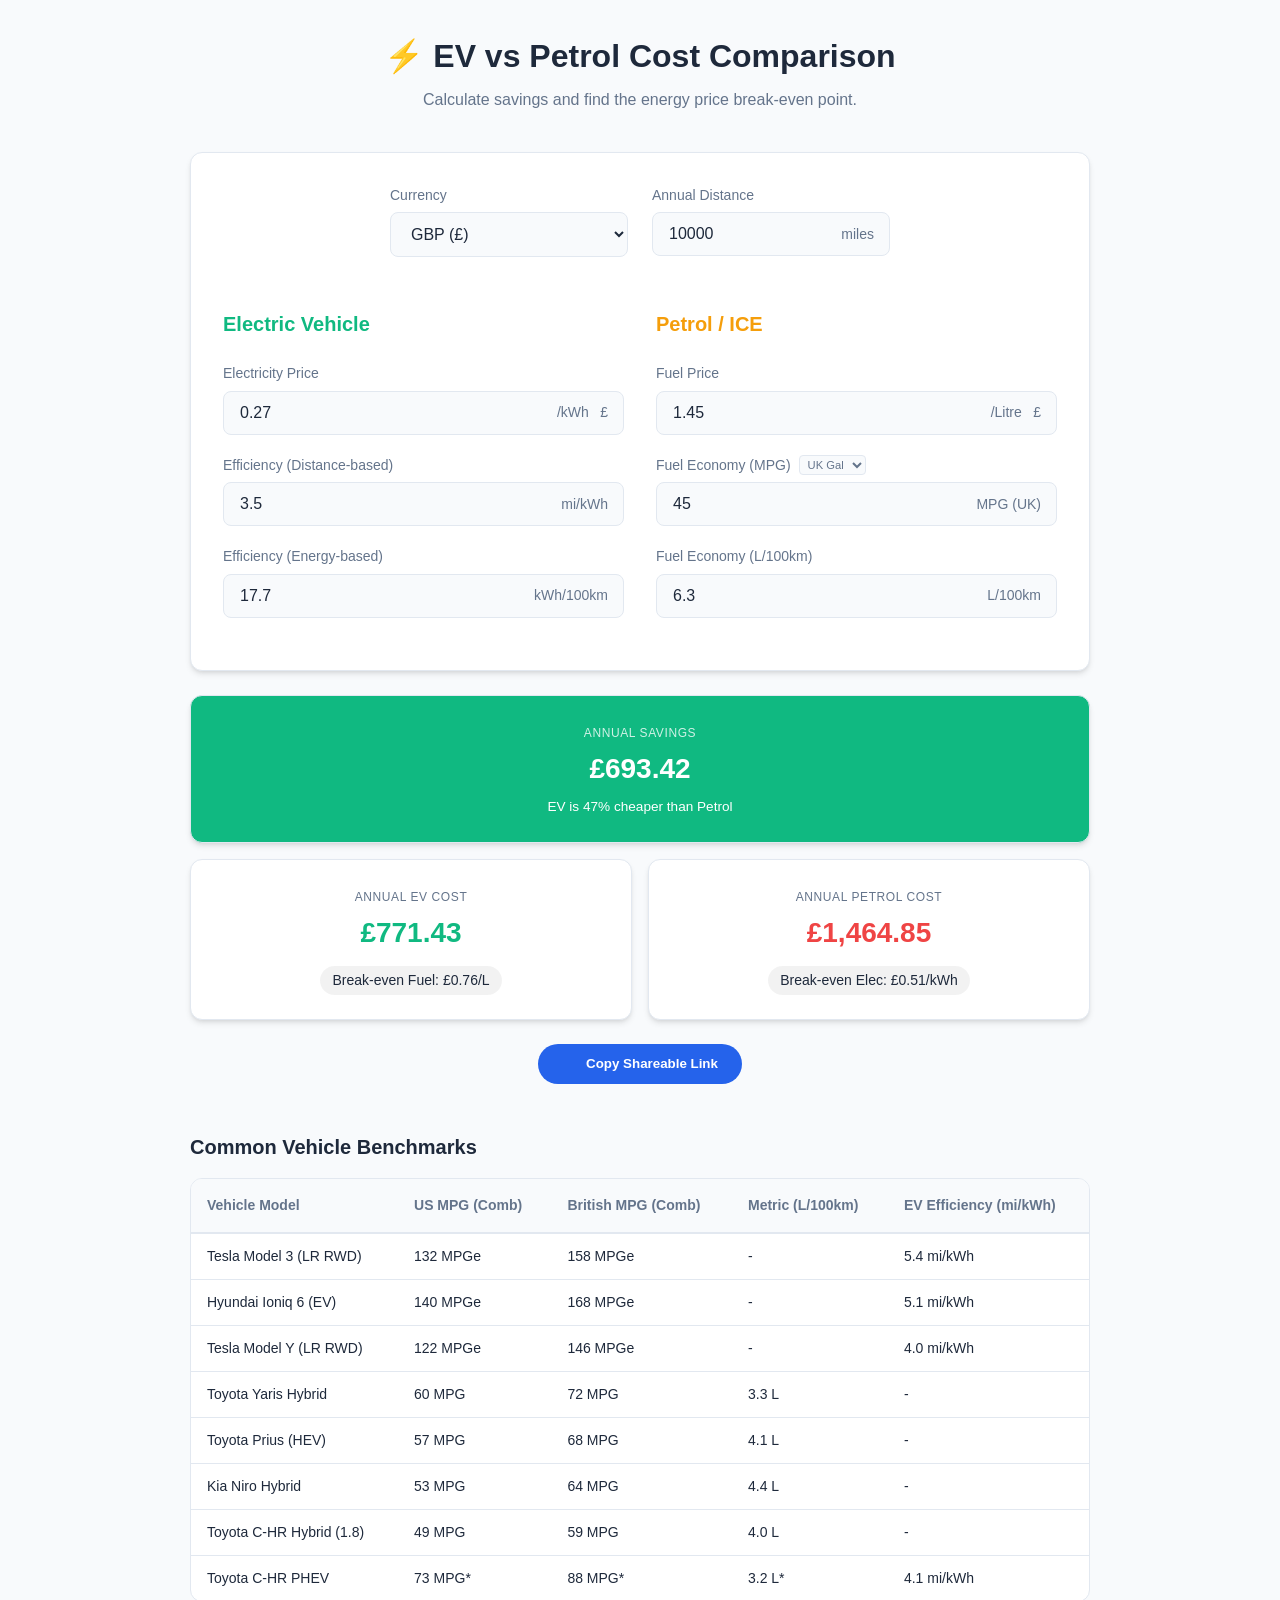
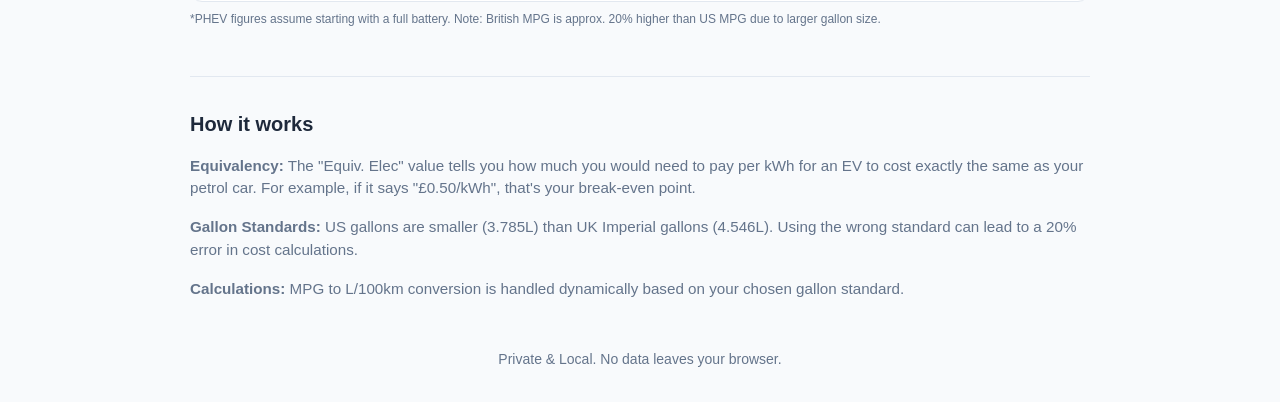
==== commit d7e8fc01: "feat: styling" ====
--- a/tools/ev-petrol-price-converter.html
+++ b/tools/ev-petrol-price-converter.html
@@ -283,6 +283,19 @@
             font-size: 0.875rem;
             color: var(--text-muted);
         }
+
+        /* Tiny select styling for the label row */
+        .tiny-select {
+            width: auto;
+            padding: 0 4px;
+            font-size: 0.7rem;
+            height: 20px;
+            border-radius: 4px;
+            background: var(--bg-color);
+            border: 1px solid var(--border);
+            color: var(--text-muted);
+            cursor: pointer;
+        }
     </style>
 </head>
 <body>
@@ -358,14 +371,13 @@
                     </div>
                 </div>
                 <div class="form-group">
-                    <label for="gallonType">Gallon Standard</label>
-                    <select id="gallonType">
-                        <option value="UK">UK / Imperial (4.546L)</option>
-                        <option value="US">US / Liquid (3.785L)</option>
-                    </select>
-                </div>
-                <div class="form-group">
-                    <label for="fuelMpg">Fuel Economy (MPG)</label>
+                    <div style="display: flex; align-items: center; gap: 8px; margin-bottom: 0.4rem;">
+                        <label for="fuelMpg" style="margin-bottom: 0;">Fuel Economy (MPG)</label>
+                        <select id="gallonType" class="tiny-select">
+                            <option value="UK">UK Gal</option>
+                            <option value="US">US Gal</option>
+                        </select>
+                    </div>
                     <div class="input-wrapper">
                         <input type="number" id="fuelMpg" value="45" step="0.5" min="1">
                         <span class="unit-label" id="mpgUnitLabel">MPG (UK)</span>
@@ -583,18 +595,21 @@
 
         // Styling results
         if (diff > 0) {
+            // EV is cheaper (Green)
             outputs.evYear.className = "res-val text-success";
             outputs.iceYear.className = "res-val text-danger";
             outputs.savingsCard.style.backgroundColor = 'var(--ev-color)';
             const percent = ((cheaperBy / annualIce) * 100).toFixed(0);
             outputs.savingsSubtext.textContent = `EV is ${percent}% cheaper than Petrol`;
         } else if (diff < 0) {
+            // Petrol is cheaper (Orange)
             outputs.evYear.className = "res-val text-danger";
             outputs.iceYear.className = "res-val text-success";
             outputs.savingsCard.style.backgroundColor = 'var(--petrol-color)';
             const percent = ((cheaperBy / annualEv) * 100).toFixed(0);
             outputs.savingsSubtext.textContent = `Petrol is ${percent}% cheaper than EV`;
         } else {
+            // Equal (Blue)
             outputs.evYear.className = "res-val";
             outputs.iceYear.className = "res-val";
             outputs.savingsCard.style.backgroundColor = 'var(--primary)';
